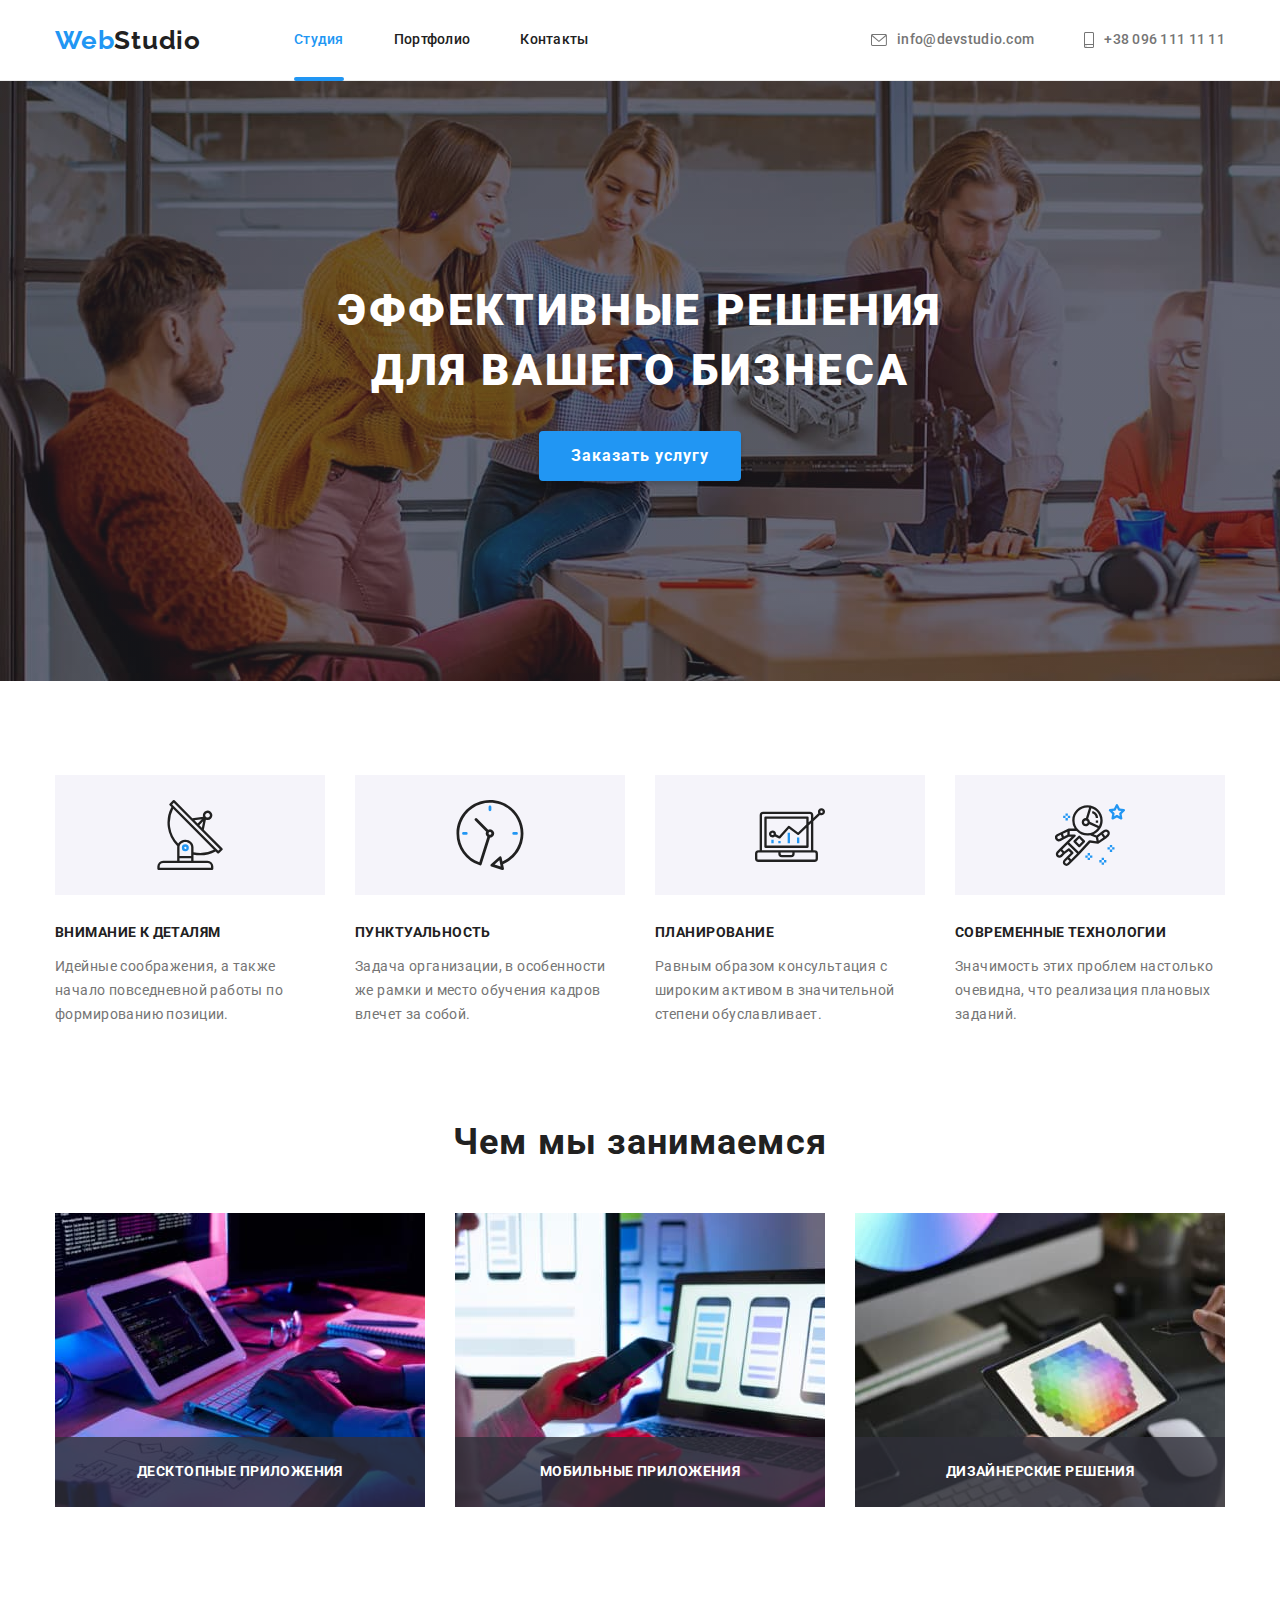
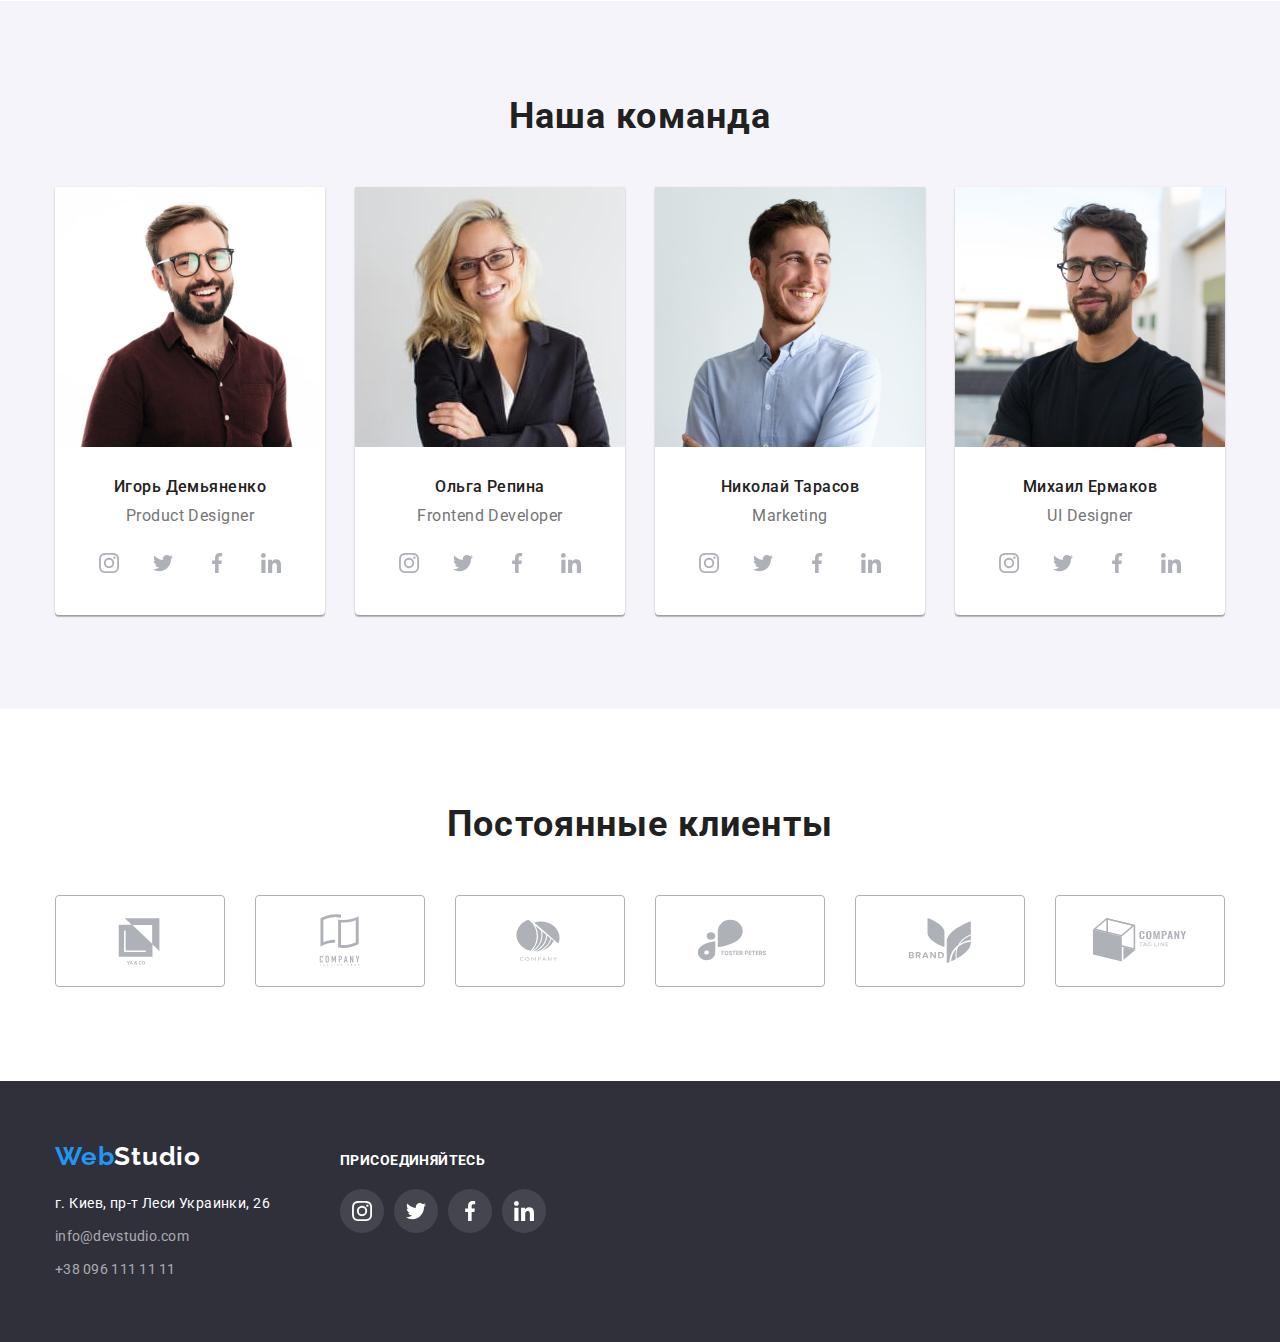
==== index.html @ 62263fe9 "створює модальне вікно" ====
<!DOCTYPE html>
<html lang="ru">
<head>
    <meta charset="UTF-8">
    <meta http-equiv="X-UA-Compatible" content="IE=edge">
    <meta name="viewport" content="width=device-width, initial-scale=1.0">
    <title>Студия</title>
    <link rel="preconnect" href="https://fonts.googleapis.com">
    <link rel="preconnect" href="https://fonts.gstatic.com" crossorigin>
    <link href="https://fonts.googleapis.com/css2?family=Raleway:wght@700&family=Roboto:wght@400;500;700;900&display=swap"
        rel="stylesheet">
    <link rel="stylesheet" href="https://cdnjs.cloudflare.com/ajax/libs/modern-normalize/1.1.0/modern-normalize.min.css">
    <link rel="stylesheet" href="./css/style.css">
</head>
<body>
 <header class="header-section">
     <div class="container header">
     <nav class="nav-flex">
     <a href="./index.html" class="logo"><span class="accent">Web</span>Studio</a>
     <ul class="site-nav">
         <li class="item"><a href="./index.html" class="link current">Студия</a></li>
         <li class="item"><a href="./portfolio.html" class="link">Портфолио</a></li>
         <li class="item"><a href="" class="link">Контакты</a></li>
     </ul>
     </nav>
     <ul class="contacts">
         <li class="item">
             <a href="mailto:info@devstudio.com" class="contacts-link"> 
                 <svg class="icon-mail" width="16px" height="12px" ><use href="./images/icons.svg#icon-envelope-logo"></use></svg>
                info@devstudio.com</a></li>
         <li class="item"><a href="tel:+380961111111" class="contacts-link">
            <svg class="icon-phone-number" width="10px" height="16px">
                <use href="./images/icons.svg#icon-smartphone-logo"></use>
            </svg>
            +38 096 111 11 11</a></li>
     </ul>
    </div>
 </header>
 <main>
     <section class="hero-section">
         <div class="container hero-content">
         <h1 class="hero-title">Эффективные решения <br>для вашего бизнеса</h1>
         <button type="button" class="hero-btn" data-modal-open >Заказать услугу</button>
        </div>
     </section>
     <section class="section">
         <ul class="features container">
             <li class="item">
                 <div class="features-icons-wrapper"><svg class="features-icon">
                    <use href="./images/icons.svg#antenna"></use>
                </svg></div>
              <h3 class="features-title">Внимание к деталям</h3>
              <p class="features-description">Идейные соображения, а также начало повседневной работы по формированию позиции.</p>
             </li>
             <li class="item">
                 <div class="features-icons-wrapper">
                <svg class="features-icon">
                    <use href="./images/icons.svg#clock"></use>
                </svg>
                </div>
              <h3 class="features-title">Пунктуальность</h3>
              <p class="features-description">Задача организации, в особенности же рамки и место обучения кадров влечет за собой.</p>
             </li>
             <li class="item">
                 <div class="features-icons-wrapper">
                    <svg class="features-icon">
                        <use href="./images/icons.svg#diagram"></use>
                    </svg>
                 </div>
              <h3 class="features-title">Планирование</h3>
              <p class="features-description">Равным образом консультация с широким активом в значительной степени обуславливает.</p>
             </li>
             <li class="item">
                 <div class="features-icons-wrapper">
                    <svg class="features-icon">
                        <use href="./images/icons.svg#astronaut"></use>
                    </svg>
                 </div>
              <h3 class="features-title">Современные технологии</h3>
              <p class="features-description">Значимость этих проблем настолько очевидна, что реализация плановых заданий.</p>
             </li>      
         </ul>
     </section>
     <section class="projects-section">
         <div class="container">
         <h2 class="projects-section-title">Чем мы занимаемся</h2>
         <ul class="projects-list">
             <li class="item">
               <img src="./images/img.jpg" alt="Ноутбук" width="370"> 
               <p class="projects-list-decription">Десктопные приложения</p>
             </li>
            <li class="item">
                <img src="./images/img2.jpg" alt="Смартфон" width="370">
                <p class="projects-list-decription">Мобильные приложения</p>
            </li>
            <li class="item">
                <img src="./images/img3.jpg" alt="Планшет" width="370">
                <p class="projects-list-decription">Дизайнерские решения</p>
            </li>
         </ul>
        </div>
     </section>
     <section class="section team">
         <div class="container">
         <h2 class="team-section-title">Наша команда</h2>
         <ul class="team-members">
             <li class="item">
                <img src="./images/img4.jpg" alt="Фотография Игоря Демьяненко" width="270"> 
                <div class="team-members-content">
                <h3 class="team-members-title">Игорь Демьяненко</h3>
                <p class="team-members-position">Product Designer</p>
                
                <ul class="socials">
                    <li class="point">
                     <a href="" class="link" aria-label="Instagram">
                      <svg class="socials-icon" width="20px" height="20px">
                          <use href="./images/icons.svg#instagram"></use>
                      </svg>
                      </a>
                    </li>
                    <li class="point">
                        <a href="" class="link" aria-label="Twitter">
                            <svg class="socials-icon" width="20px" height="20px">
                                <use href="./images/icons.svg#twitter"></use>
                            </svg>
                        </a>
                    </li>
                    <li class="point">
                        <a href="" class="link" aria-label="Facebook">
                            <svg class="socials-icon" width="20px" height="20px">
                                <use href="./images/icons.svg#facebook"></use>
                            </svg>
                        </a>
                    </li>
                    <li class="point">
                        <a href="" class="link" aria-label="Linkedin">
                            <svg class="socials-icon" width="20px" height="20px">
                                <use href="./images/icons.svg#linkedin"></use>
                            </svg>
                        </a>
                    </li>
                </ul>
                </div>
             </li>
            <li class="item">
                <img src="./images/img5.jpg" alt="Фотография Ольги Репиной" width="270">
                <div class="team-members-content">
                <h3 class="team-members-title">Ольга Репина</h3>
                <p class="team-members-position">Frontend Developer</p>
                <ul class="socials">
                    <li class="point">
                        <a href="" class="link" aria-label="Instagram">
                            <svg class="socials-icon" width="20px" height="20px">
                                <use href="./images/icons.svg#instagram"></use>
                            </svg>
                        </a>
                    </li>
                    <li class="point">
                        <a href="" class="link" aria-label="Twitter">
                            <svg class="socials-icon" width="20px" height="20px">
                                <use href="./images/icons.svg#twitter"></use>
                            </svg>
                        </a>
                    </li>
                    <li class="point">
                        <a href="" class="link" aria-label="Facebook">
                            <svg class="socials-icon" width="20px" height="20px">
                                <use href="./images/icons.svg#facebook"></use>
                            </svg>
                        </a>
                    </li>
                    <li class="point">
                        <a href="" class="link" aria-label="Linkedin">
                            <svg class="socials-icon" width="20px" height="20px">
                                <use href="./images/icons.svg#linkedin"></use>
                            </svg>
                        </a>
                    </li>
                </ul>
                </div>
            </li>
            <li class="item">
                <img src="./images/img6.jpg" alt="Фотография Николая Тарасова" width="270">
                <div class="team-members-content">
                <h3 class="team-members-title">Николай Тарасов</h3>
                <p class="team-members-position">Marketing</p>
                <ul class="socials">
                    <li class="point">
                        <a href="" class="link" aria-label="Instagram">
                            <svg class="socials-icon" width="20px" height="20px">
                                <use href="./images/icons.svg#instagram"></use>
                            </svg>
                        </a>
                    </li>
                    <li class="point">
                        <a href="" class="link" aria-label="Twitter">
                            <svg class="socials-icon" width="20px" height="20px">
                                <use href="./images/icons.svg#twitter"></use>
                            </svg>
                        </a>
                    </li>
                    <li class="point">
                        <a href="" class="link" aria-label="Facebook">
                            <svg class="socials-icon" width="20px" height="20px">
                                <use href="./images/icons.svg#facebook"></use>
                            </svg>
                        </a>
                    </li>
                    <li class="point">
                        <a href="" class="link" aria-label="Linkedin">
                            <svg class="socials-icon" width="20px" height="20px">
                                <use href="./images/icons.svg#linkedin"></use>
                            </svg>
                        </a>
                    </li>
                </ul>
                </div>
            </li>
            <li class="item">
                <img src="./images/img7.jpg" alt="Фотография Михаила Ермакова" width="270">
                <div class="team-members-content">
                <h3 class="team-members-title">Михаил Ермаков</h3>
                <p class="team-members-position">UI Designer</p>
                <ul class="socials">
                    <li class="point">
                        <a href="" class="link" aria-label="Instagram">
                            <svg class="socials-icon" width="20px" height="20px">
                                <use href="./images/icons.svg#instagram"></use>
                            </svg>
                        </a>
                    </li>
                    <li class="point">
                        <a href="" class="link" aria-label="Twitter">
                            <svg class="socials-icon" width="20px" height="20px">
                                <use href="./images/icons.svg#twitter"></use>
                            </svg>
                        </a>
                    </li>
                    <li class="point">
                        <a href="" class="link" aria-label="Facebook">
                            <svg class="socials-icon" width="20px" height="20px">
                                <use href="./images/icons.svg#facebook"></use>
                            </svg>
                        </a>
                    </li>
                    <li class="point">
                        <a href="" class="link" aria-label="Linkedin">
                            <svg class="socials-icon" width="20px" height="20px">
                                <use href="./images/icons.svg#linkedin"></use>
                            </svg>
                        </a>
                    </li>
                </ul>
                </div>
            </li>
         </ul>
        </div>
     </section>
     <section class="section">
         <div class="container">
        <h2 class="clients-section-title">Постоянные клиенты</h2>
            <ul class="clients-list">
                <li class="item"><a href="" class="link">
                    <svg class="clients-icon"><use href="./images/icons.svg#logo1"></use></svg>
                </a></li>
                <li class="item"><a href="" class="link">
                    <svg class="clients-icon"><use href="./images/icons.svg#logo2"></use></svg>
                </a></li>
                <li class="item"><a href="" class="link">
                    <svg class="clients-icon"><use href="./images/icons.svg#logo3"></use></svg>
                </a></li>
                <li class="item"><a href="" class="link">
                    <svg class="clients-icon"><use href="./images/icons.svg#logo4"></use></svg>
                </a></li>
                <li class="item"><a href="" class="link">
                    <svg class="clients-icon"><use href="./images/icons.svg#logo5"></use></svg>
                </a></li>
                <li class="item"><a href="" class="link">
                    <svg class="clients-icon"><use href="./images/icons.svg#logo6"></use></svg>
                </a></li>
            </ul>
        </div>
     </section>
 </main>

<footer class="footer-data">
    <div class="container footer-flex">
     <div class="footer-contacts-wrapper">
    <a href="./index.html" class="logo footer"><span class="accent footer">Web</span>Studio</a>
    <address>
        г. Киев, пр-т Леси Украинки, 26
    </address>
    <ul class="footer-contacts">
        <li><a href="mailto:info@devstudio.com" class="footer-contacts-point">info@devstudio.com</a></li>
        <li><a href="tel:+380961111111" class="footer-contacts-point">+38 096 111 11 11</a></li>
    </ul>
     </div>

    <div class="footer-socials-wrapper">
    <h2 class="footer-socials-title">присоединяйтесь</h2>
    <ul class="footer-socials">
        <li class="item"><a href="" class="link">
            <svg class="footer-socials-icon" width="20px" height="20px"><use href="./images/icons.svg#instagram"></use></svg>
        </a></li>
        <li class="item"><a href="" class="link">
            <svg class="footer-socials-icon" width="20px" height="20px"><use href="./images/icons.svg#twitter"></use></svg>
        </a></li>
        <li class="item"><a href="" class="link">
                <svg class="footer-socials-icon" width="20px" height="20px">
                    <use href="./images/icons.svg#facebook"></use>
                </svg>
            </a></li>
        <li class="item"><a href="" class="link">
            <svg class="footer-socials-icon" width="20px" height="20px"><use href="./images/icons.svg#linkedin"></use></svg>
        </a></li>
    </ul>
    </div>
    </div>
</footer>
<!-- Разметка модального окна -->
<div class="backdrop is-hidden" data-modal>
    <div class="modal">
    <button class="btn-modal-close" data-modal-close>
        <svg width="18px" height="18px">
            <use href="./images/icons.svg#icon-close-modal"></use>
        </svg>
    </button>
    </div>
</div>
<script src="./js/modal.js"></script>
</body>
</html>
---- css/style.css ----
/*цвет заголовков rgba(33, 33, 33, 1)*/
/*цвет текста основного контента rgba(117, 117, 117, 1)*/
/*акцент rgba(33, 150, 243, 1)*/
/*белый rgba(255, 255, 255, 1)*/
/*цвет фона в футере rgba(47, 48, 58, 1)*/

:root {
  --primary-text-color: rgba(117, 117, 117, 1);
  --title-text-color: rgba(33, 33, 33, 1);
  --accent-color: rgba(33, 150, 243, 1);
  --white: rgba(255, 255, 255, 1);
  --background-color: rgba(245, 244, 250, 1);
  --footer-bg-color: rgba(47, 48, 58, 1);
  --hover-btn-color: rgba(24, 140, 232, 1);
  --portfolio-card-margin: 30px;
  --fotter-contacts-color: rgba(255, 255, 255, 0.6);
  --hero-background-shadow: rgba(47, 48, 58, 0, 4);
  --icons-primary-color: rgba(175, 177, 184, 1);
  --transition-cubic: cubic-bezier(0.4, 0, 0.2, 1);
}
body {
  font-family: "Roboto", sans-serif;
  color: var(--primary-text-color);
}
li {
  list-style: none;
}

ul {
  padding: 0;
}
h1,
h2,
h3 {
  margin-top: 0;
}
p {
  margin-bottom: 0;
}
img {
  display: block;
}

/* ПАДДИНГИ В СЕКЦИЯХ */
.section {
  padding: 94px 0;
}
main > .projects-section {
  padding: 0 0 94px 0;
}
/* Контейнер */
.container {
  width: 1200px;
  margin: 0 auto;
  padding-left: 15px;
  padding-right: 15px;
}
/*Лого*/
a > .accent {
  color: var(--accent-color);
}
.logo {
  margin-right: 93px;

  color: var(--title-text-color);
  font-family: "Raleway", sans-serif;
  font-weight: 700;
  font-size: 26px;
  line-height: 1.19;
  letter-spacing: 0.03em;
  text-decoration: none;
}
/*Навигация + контакты*/
.site-nav {
  display: flex;
  margin-bottom: 0;
  margin-top: 0;
}
.contacts {
  display: flex;
  margin-left: auto;
  margin-bottom: 0;
  margin-top: 0;
}
.nav-flex {
  display: flex;
  align-items: center;
}
.header {
  display: flex;
  align-items: center;
}
.site-nav .item:not(:last-child),
.contacts .item:not(:last-child) {
  margin-right: 50px;
}

.site-nav .item {
  position: relative;
}

.site-nav .link {
  padding: 32px 0;
  display: block;

  color: var(--title-text-color);
  font-weight: 500;
  font-size: 14px;
  line-height: 1.14;
  letter-spacing: 0.02em;
  text-decoration: none;
  list-style: none;
  transition: color 250ms var(--transition-cubic);
}
.contacts-link {
  display: flex;
  align-items: center;
  padding: 32px 0;

  color: inherit;
  font-weight: 500;
  font-size: 14px;
  line-height: 1.14;
  letter-spacing: 0.02em;
  text-decoration: none;
  list-style: none;

  transition: color 250ms var(--transition-cubic);
}
.icon-mail,
.icon-phone-number {
  margin-right: 10px;
  fill: currentColor;
}
.site-nav .link.current,
.site-nav .link:hover,
.site-nav .link:focus,
.contacts-link:hover,
.contacts-link:focus,
.footer-contacts-point:hover,
.footer-contacts-point:focus {
  color: var(--accent-color);
}
.header-section {
  max-width: 1600px;
  margin-left: auto;
  margin-right: auto;

  border-bottom-width: 1px;
  border-bottom-style: solid;
  border-bottom-color: rgba(236, 236, 236, 1);
}
.current::after {
  content: "";

  position: absolute;
  bottom: -1px;

  display: block;
  width: 100%;
  height: 4px;

  background-color: var(--accent-color);
  border-radius: 2px;
}
/*Герой*/
.hero-content {
  text-align: center;
}
.hero-title {
  margin-top: 0;
  margin-bottom: 30px;

  color: var(--white);
  font-weight: 900;
  font-size: 44px;
  line-height: 1.36;
  text-align: center;
  letter-spacing: 0.06em;
  text-transform: uppercase;
}
.hero-btn {
  padding: 10px 32px;
  display: inline-block;

  background-color: var(--accent-color);
  box-shadow: 0px 4px 4px rgba(0, 0, 0, 0.15);
  border-radius: 4px;
  border: 0;

  color: var(--white);
  font-weight: 700;
  font-size: 16px;
  line-height: 1.88;
  letter-spacing: 0.06em;
  text-align: center;

  cursor: pointer;
  transition: background-color 250ms var(--transition-cubic);
}
.hero-btn:hover,
.hero-btn:focus {
  background-color: var(--hover-btn-color);
}
.hero-section {
  max-width: 1600px;
  height: 600px;
  margin-left: auto;
  margin-right: auto;
  padding-top: 200px;
  padding-bottom: 200px;

  background-color: var(--footer-bg-color);
  background-image: linear-gradient(
      rgba(47, 48, 58, 0.4) 100%,
      rgba(47, 48, 58, 1)
    ),
    url(../images/background.jpg);
}
/*Особенности*/

.features-icons-wrapper {
  width: 270px;
  height: 120px;
  margin-bottom: 30px;

  display: flex;
  justify-content: center;
  align-items: center;

  background-color: var(--background-color);
}
.features-icon {
  max-width: 70px;
  max-height: 70px;
}
.features.container {
  display: flex;
}
.features.container > .item {
  flex-basis: calc(100% / 4 - 30px);
  flex-grow: 1;
}
.features.container > .item:not(:last-child) {
  margin-right: 30px;
}

.features-title {
  color: var(--title-text-color);
  font-weight: 700;
  font-size: 14px;
  line-height: 1.14;
  letter-spacing: 0.03em;
  text-transform: uppercase;
}
.features-description {
  font-size: 14px;
  line-height: 1.71;
  letter-spacing: 0.03em;
}

/* Заголовки секций */
.projects-section-title,
.team-section-title,
.clients-section-title {
  margin-bottom: 50px;

  color: var(--title-text-color);
  font-weight: 700;
  font-size: 36px;
  line-height: 1.17;
  text-align: center;
  letter-spacing: 0.03em;
}
/*Чем мы занимаемся*/
.projects-list {
  display: flex;
  justify-content: space-between;
  margin: 0;
}
.projects-list .item {
  position: relative;
}
.projects-list-decription {
  position: absolute;
  bottom: 0;

  width: 370px;
  height: 70px;
  display: flex;
  align-items: center;
  justify-content: center;

  margin: 0;

  background-color: rgba(47, 48, 58, 0.8);

  font-weight: 700;
  font-size: 14px;
  line-height: 1.14;
  letter-spacing: 0.03em;
  text-transform: uppercase;

  color: var(--white);
}
/* Наша команда */
.team-members {
  display: flex;
  justify-content: space-between;
  margin: 0;
}
.team-members > .item {
  background: var(--white);
  box-shadow: 0px 1px 3px rgba(0, 0, 0, 0.12), 0px 1px 1px rgba(0, 0, 0, 0.14),
    0px 2px 1px rgba(0, 0, 0, 0.2);
  border-radius: 0px 0px 4px 4px;

  text-align: center;
}
.team-members-content {
  padding-top: 30px;
  padding-bottom: 30px;
}
.team-members-title {
  margin-bottom: 10px;

  font-weight: 500;
  font-size: 16px;
  line-height: 1.19;
  letter-spacing: 0.03em;
  color: var(--title-text-color);
}
.team-members-position {
  margin-top: 0px;
  margin-bottom: 16px;
  font-size: 16px;
  line-height: 1.19;
  letter-spacing: 0.03em;
}
.team.section {
  background-color: var(--background-color);
}
/* Наша команда + футер - иконки соцсетей */
.footer-socials,
.socials {
  margin-left: auto;
  margin-right: auto;

  display: flex;
  justify-content: center;
}
.footer-socials > .item:not(:last-child),
.socials > .point:not(:last-child) {
  margin-right: 10px;
}
.footer-socials .link,
.socials .link {
  padding: 12px;

  display: flex;
  align-items: center;

  border-radius: 50%;

  transition: background-color 250ms var(--transition-cubic);
}

.socials-icon {
  fill: var(--icons-primary-color);
  transition: fill 250ms var(--transition-cubic);
}
.socials .link:hover .socials-icon,
.socials .link:focus .socials-icon {
  fill: var(--white);
}
.footer-socials .link:hover,
.socials .link:hover,
.footer-socials .link:focus,
.socials .link:focus {
  background-color: var(--accent-color);
}

/* Секция наши клиенты */

.clients-list {
  margin: 0;
  padding: 0;

  display: flex;
  justify-content: space-between;
}
.clients-icon {
  max-width: 106px;
  max-height: 60px;

  fill: var(--icons-primary-color);
  transition: fill var(--transition-cubic) 250ms;
}
.clients-list .link:hover .clients-icon,
.clients-list .link:focus .clients-icon {
  fill: var(--accent-color);
}
.clients-list .item {
  width: 170px;
  height: 92px;
}
.clients-list .link {
  display: flex;
  width: inherit;
  height: inherit;

  justify-content: center;
  align-items: center;
  border: 1px solid var(--icons-primary-color);
  border-radius: 4px;

  transition: border var(--transition-cubic) 250ms;
}
.clients-list .link:hover,
.clients-list .link:focus {
  border: 1px solid var(--accent-color);
}

/* Фильтры в Портфолио */
.portfolio-section {
  padding-top: 94px;
  padding-bottom: 94px;
}
.portfolio-title {
  margin: 0px;
}
.filter-list {
  display: flex;
  justify-content: center;

  margin: 0;
  margin-bottom: 50px;
}
.filter-list .btn {
  padding: 6px 22px;
  background-color: var(--background-color);
  border-radius: 4px;
  border: 0;

  color: var(--title-text-color);
  font-family: "Roboto", sans-serif;
  font-weight: 500;
  font-size: 16px;
  line-height: 1.62;
  letter-spacing: 0.03em;

  cursor: pointer;
  transition: background-color 250ms var(--transition-cubic),
    color 250ms var(--transition-cubic),
    box-shadow 250ms var(--transition-cubic);
}
.filter-list > .item:not(:last-child) {
  margin-right: 8px;
}
.filter-list .btn:hover,
.filter-list .btn:focus {
  background-color: var(--accent-color);
  color: var(--white);
  box-shadow: 0px 3px 1px rgba(0, 0, 0, 0.1), 0px 1px 2px rgba(0, 0, 0, 0.08),
    0px 2px 2px rgba(0, 0, 0, 0.12);
}
/* Портфолио работы */
.portfolio-list {
  display: flex;
  flex-wrap: wrap;

  margin-left: calc(-1 * var(--portfolio-card-margin));
  margin-top: calc(-1 * var(--portfolio-card-margin));
  margin-bottom: 0;
}
.portfolio-list > .item {
  flex-basis: calc(100% / 3 - var(--portfolio-card-margin));
  margin-top: var(--portfolio-card-margin);
  margin-left: var(--portfolio-card-margin);
}
.portfolio-list-link {
  text-decoration: none;
  transition: box-shadow var(--transition-cubic) 250ms;
}
.portfolio-list-link:hover,
.portfolio-list-link:focus {
  display: block;
  width: 100%;
  height: 100%;
  box-shadow: 1px 4px 6px rgba(0, 0, 0, 0.16), 0 4px 4px rgba(0, 0, 0, 0.06),
    0 1px 1px rgba(0, 0, 0, 0.12);
}

.img {
  max-width: 100%;
}
.portfolio-list-title {
  margin-bottom: 4px;
  color: var(--title-text-color);
  font-weight: 700;
  font-size: 18px;
  line-height: 2;
  letter-spacing: 0.06em;
}

.portfolio-list-type {
  margin-top: 0;

  color: var(--primary-text-color);
  font-size: 16px;
  line-height: 1.88;
  letter-spacing: 0.03em;
}
.portfolio-list-content {
  padding: 20px 24px;
  border: 1px solid rgba(238, 238, 238, 1);
}
.portfolio-thumb {
  position: relative;
  overflow: hidden;
}
.card-text-overlay {
  position: absolute;
  bottom: 0;

  transform: translateY(101%);

  width: 100%;
  height: 100%;
  background-color: rgba(33, 150, 243, 0.9);

  transition: transform var(--transition-cubic) 250ms;
}
.portfolio-list-link:hover .card-text-overlay,
.portfolio-list-link:focus .card-text-overlay {
  position: absolute;

  transform: translateY(0);
  top: 0;
  z-index: 1;
}
.card-text {
  position: absolute;
  top: 0;

  padding: 63px 24px;

  margin: 0;
  width: 100%;
  height: 100%;

  font-size: 18px;
  line-height: 1.56;
  letter-spacing: 0.03em;
  color: var(--white);
  /* overflow: auto; */
}

/* ФУТЕР */
.logo.footer {
  color: var(--white);
  margin-right: 0px;
}
.accent.footer {
  color: var(--accent-color);
}
footer {
  background-color: var(--footer-bg-color);
}
address {
  margin-top: 20px;

  color: var(--white);
  font-style: normal;
  font-size: 14px;
  line-height: 1.71;
  letter-spacing: 0.03em;
}
.footer-contacts {
  margin: 0;
}
.footer-contacts-point {
  display: block;
  margin-top: 9px;

  font-weight: 400;
  font-size: 14px;
  line-height: 1.71;
  letter-spacing: 0.02em;
  text-decoration: none;
  list-style: none;
  color: var(--fotter-contacts-color);

  transition: color 250ms var(--transition-cubic);
}
.footer-data {
  padding-top: 60px;
  padding-bottom: 60px;
}
/* Иконки соц сетей в футере */
.footer-socials-title {
  margin-bottom: 20px;

  font-weight: 700;
  font-size: 14px;
  line-height: 1.14;
  letter-spacing: 0.03em;
  text-transform: uppercase;
  color: var(--white);
}

.footer-socials {
  margin: 0;
}
.footer-socials-icon {
  fill: var(--white);
}

.footer-socials .link {
  background-color: rgba(255, 255, 255, 0.1);
}
.footer-flex {
  display: flex;
  align-items: baseline;
}
.footer-contacts-wrapper {
  margin-right: 70px;
}
/* Оформление модального окна */
.backdrop {
  position: fixed;
  top: 0;
  left: 0;

  width: 100%;
  height: 100%;

  background-color: rgba(0, 0, 0, 0.2);

  transition: opacity 250ms var(--transition-cubic);
}
.backdrop.is-hidden {
  opacity: 0;
  pointer-events: none;
}
.modal {
  position: absolute;
  top: 50%;
  left: 50%;

  transform: translate(-50%, -50%) scale(1);

  width: 528px;
  height: 581px;

  background-color: var(--white);
  border-radius: 4px;
  box-shadow: 0px 1px 3px rgba(0, 0, 0, 0.12), 0px 1px 1px rgba(0, 0, 0, 0.14),
    0px 2px 1px rgba(0, 0, 0, 0.2);
  border-radius: 4px;

  transition: transform 250ms var(--transition-cubic);
}
.backdrop.is-hidden .modal {
  transform: scale(3);
}
.btn-modal-close {
  position: absolute;
  right: 8px;
  top: 8px;

  display: flex;
  align-items: center;
  justify-content: center;

  width: 30px;
  height: 30px;
  padding: 0;

  border: 1px solid rgba(0, 0, 0, 0.1);
  background-color: var(--white);
  border-radius: 50%;
  cursor: pointer;

  transition: border 250ms var(--transition-cubic);
}
.btn-modal-close:hover,
.btn-modal-close:focus {
  border: 1px solid rgba(33, 33, 33, 0.8);
}
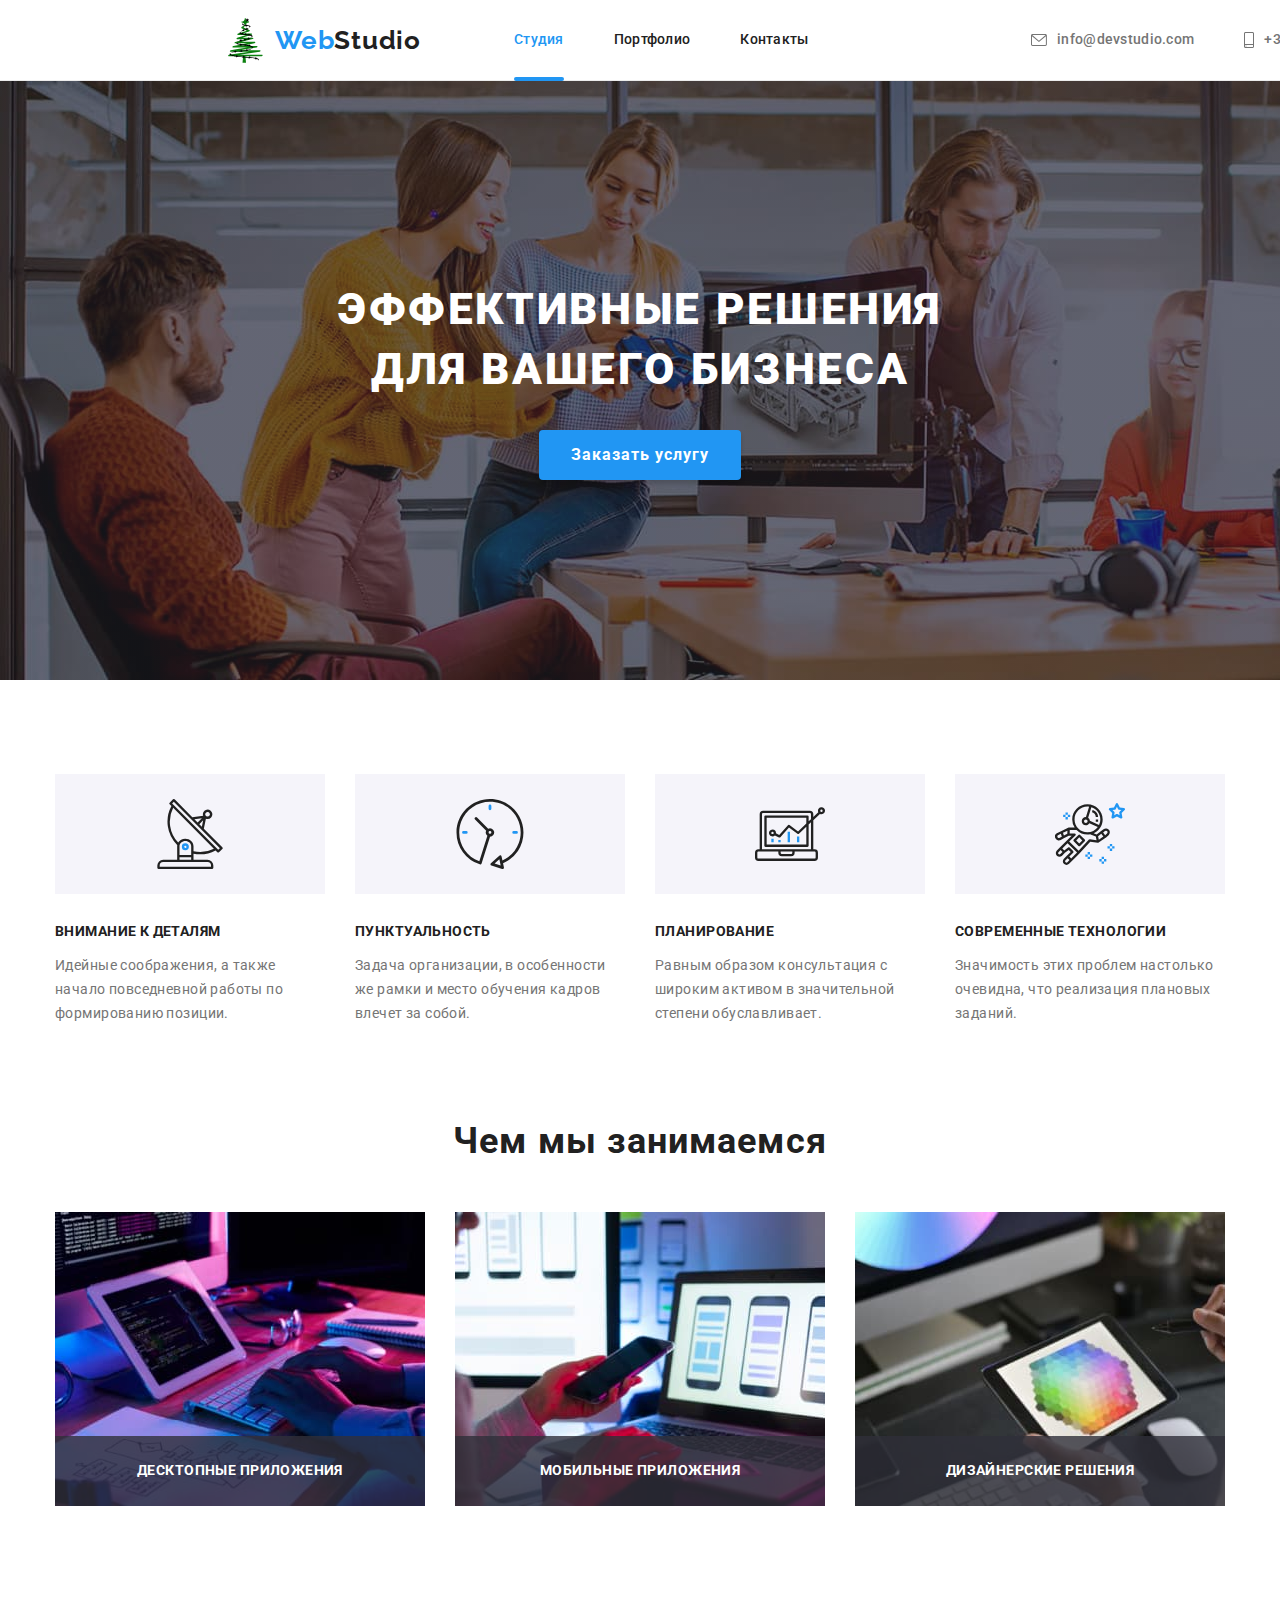
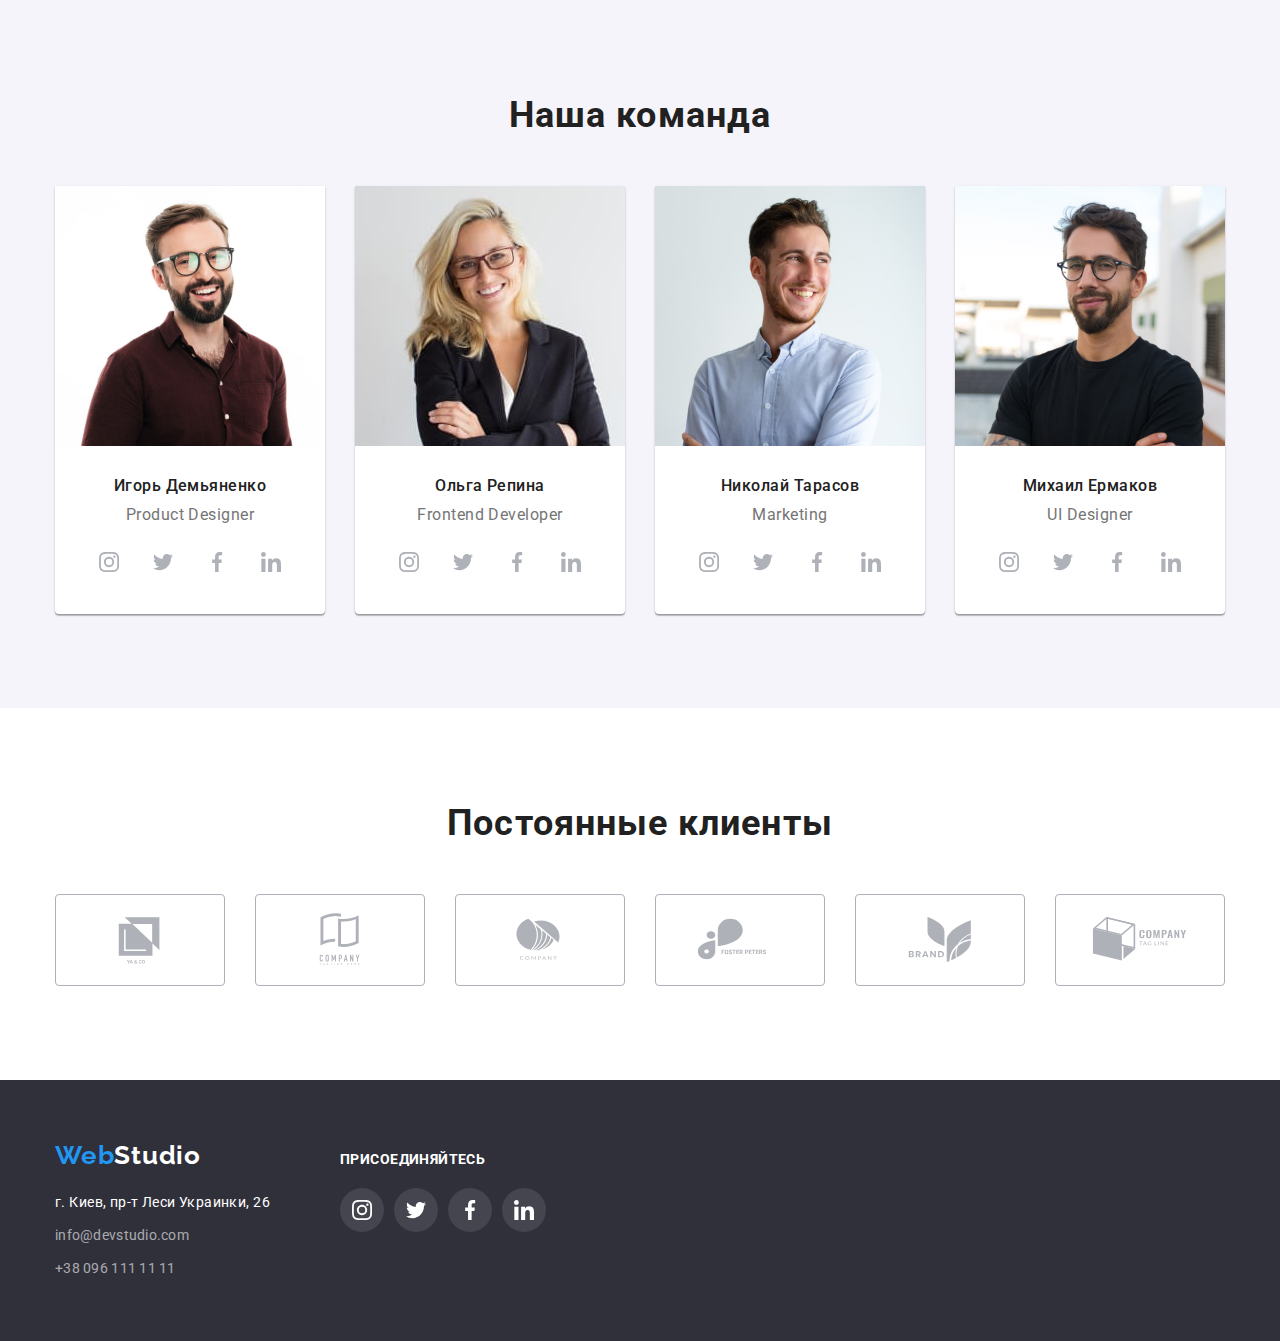
==== commit 538b9fdc: "додає ялиночку" ====
--- a/index.html
+++ b/index.html
@@ -16,6 +16,13 @@
  <header class="header-section">
      <div class="container header">
      <nav class="nav-flex">
+         <div class="icon-box">
+         <svg width="50px" height="50px" class="icon-decoration">
+             <use href="./images/icons.svg#icon-xmas-tree"></use></svg>
+         <svg width="50px" height="50px" class="icon-lights">
+             <use href="./images/icons.svg#icon-lights"></use>
+         </svg>
+        </div>
      <a href="./index.html" class="logo"><span class="accent">Web</span>Studio</a>
      <ul class="site-nav">
          <li class="item"><a href="./index.html" class="link current">Студия</a></li>
--- a/css/style.css
+++ b/css/style.css
@@ -21,6 +21,7 @@
 body {
   font-family: "Roboto", sans-serif;
   color: var(--primary-text-color);
+  padding-top: 80px;
 }
 li {
   list-style: none;
@@ -40,7 +41,6 @@
 img {
   display: block;
 }
-
 /* ПАДДИНГИ В СЕКЦИЯХ */
 .section {
   padding: 94px 0;
@@ -94,11 +94,9 @@
 .contacts .item:not(:last-child) {
   margin-right: 50px;
 }
-
 .site-nav .item {
   position: relative;
 }
-
 .site-nav .link {
   padding: 32px 0;
   display: block;
@@ -142,10 +140,16 @@
   color: var(--accent-color);
 }
 .header-section {
-  max-width: 1600px;
+  position: fixed;
+  top: 0;
+  left: 0;
+  z-index: 2;
+
+  width: 1600px;
   margin-left: auto;
   margin-right: auto;
 
+  background-color: var(--white);
   border-bottom-width: 1px;
   border-bottom-style: solid;
   border-bottom-color: rgba(236, 236, 236, 1);
@@ -163,6 +167,31 @@
   background-color: var(--accent-color);
   border-radius: 2px;
 }
+.icon-box {
+  position: relative;
+  width: 60px;
+  height: 60px;
+}
+.icon-decoration {
+  position: absolute;
+  top: 50%;
+  left: 50%;
+  transform: translate(-50%, -50%);
+  fill: rgb(12, 129, 16);
+}
+.icon-lights {
+  position: absolute;
+  top: 50%;
+  left: 50%;
+  transform: translate(-50%, -50%);
+
+  animation-name: fillChg;
+  animation-duration: 1500ms;
+  animation-iteration-count: infinite;
+  animation-direction: alternate;
+  animation-timing-function: linear;
+}
+
 /*Герой*/
 .hero-content {
   text-align: center;
@@ -218,7 +247,6 @@
     url(../images/background.jpg);
 }
 /*Особенности*/
-
 .features-icons-wrapper {
   width: 270px;
   height: 120px;
@@ -244,7 +272,6 @@
 .features.container > .item:not(:last-child) {
   margin-right: 30px;
 }
-
 .features-title {
   color: var(--title-text-color);
   font-weight: 700;
@@ -258,7 +285,6 @@
   line-height: 1.71;
   letter-spacing: 0.03em;
 }
-
 /* Заголовки секций */
 .projects-section-title,
 .team-section-title,
@@ -364,7 +390,6 @@
 
   transition: background-color 250ms var(--transition-cubic);
 }
-
 .socials-icon {
   fill: var(--icons-primary-color);
   transition: fill 250ms var(--transition-cubic);
@@ -379,9 +404,7 @@
 .socials .link:focus {
   background-color: var(--accent-color);
 }
-
 /* Секция наши клиенты */
-
 .clients-list {
   margin: 0;
   padding: 0;
@@ -490,7 +513,6 @@
   box-shadow: 1px 4px 6px rgba(0, 0, 0, 0.16), 0 4px 4px rgba(0, 0, 0, 0.06),
     0 1px 1px rgba(0, 0, 0, 0.12);
 }
-
 .img {
   max-width: 100%;
 }
@@ -502,7 +524,6 @@
   line-height: 2;
   letter-spacing: 0.06em;
 }
-
 .portfolio-list-type {
   margin-top: 0;
 
@@ -553,7 +574,7 @@
   line-height: 1.56;
   letter-spacing: 0.03em;
   color: var(--white);
-  /* overflow: auto; */
+  overflow: auto;
 }
 
 /* ФУТЕР */
@@ -634,6 +655,7 @@
 
   width: 100%;
   height: 100%;
+  z-index: 2;
 
   background-color: rgba(0, 0, 0, 0.2);
 
@@ -647,6 +669,7 @@
   position: absolute;
   top: 50%;
   left: 50%;
+  z-index: 3;
 
   transform: translate(-50%, -50%) scale(1);
 
@@ -688,3 +711,17 @@
 .btn-modal-close:focus {
   border: 1px solid rgba(33, 33, 33, 0.8);
 }
+@keyframes fillChg {
+  0% {
+    fill: rgb(224, 7, 159);
+  }
+  25% {
+    fill: rgb(48, 5, 240);
+  }
+  50% {
+    fill: rgb(240, 7, 7);
+  }
+  100% {
+    fill: rgb(250, 149, 17);
+  }
+}
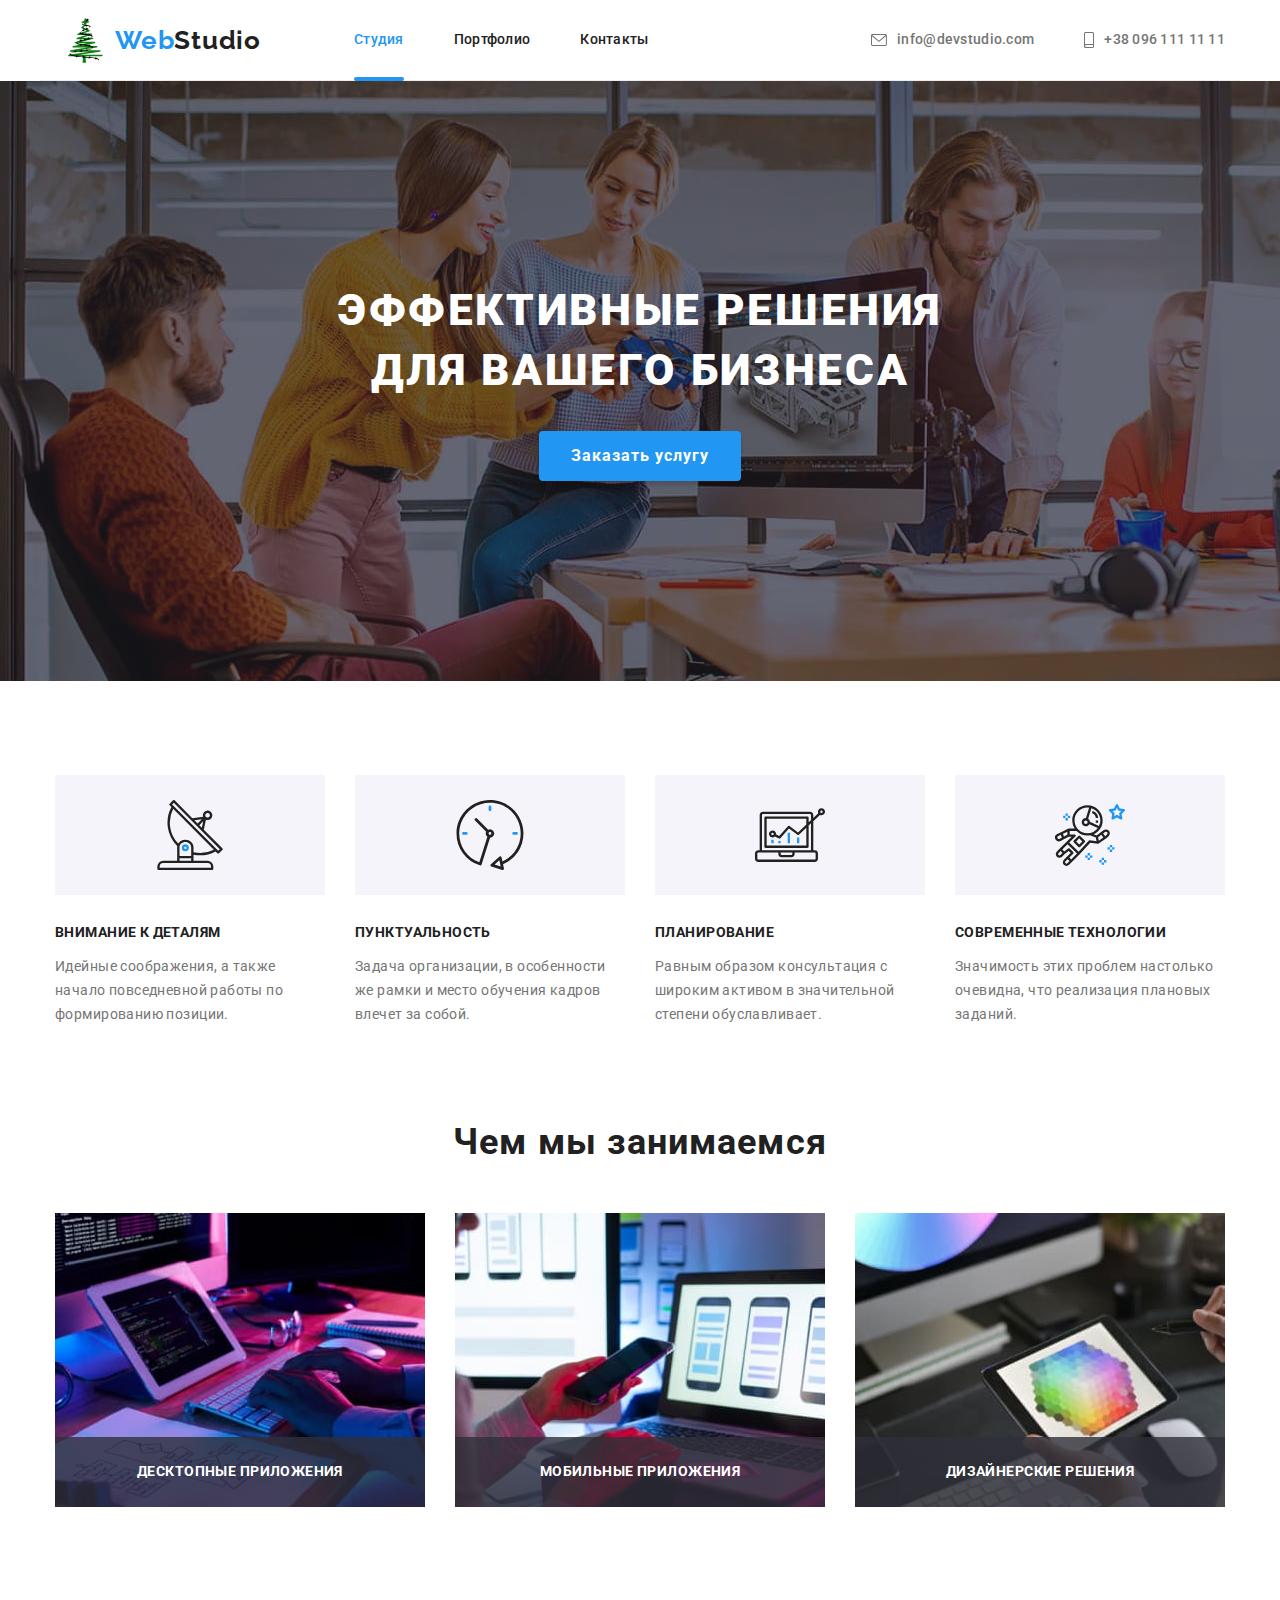
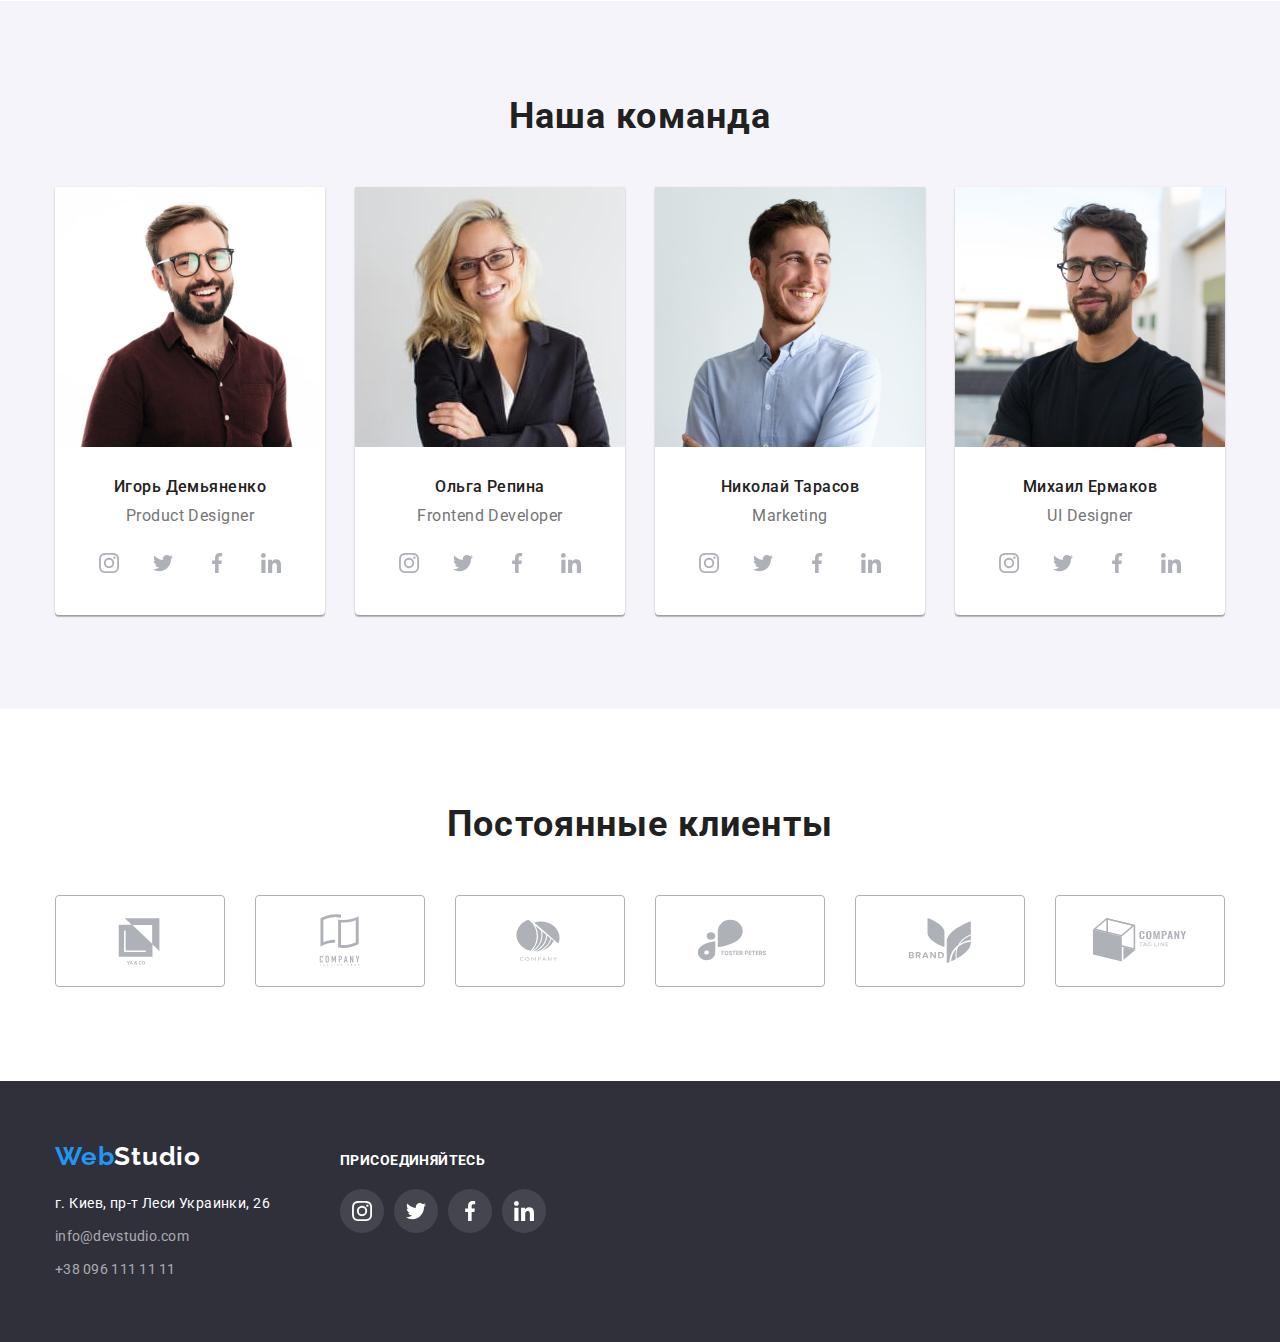
==== commit c0627b63: "відмінює закріплений хедер" ====
--- a/index.html
+++ b/index.html
@@ -16,13 +16,13 @@
  <header class="header-section">
      <div class="container header">
      <nav class="nav-flex">
-         <div class="icon-box">
+          <div class="icon-box">
          <svg width="50px" height="50px" class="icon-decoration">
              <use href="./images/icons.svg#icon-xmas-tree"></use></svg>
          <svg width="50px" height="50px" class="icon-lights">
              <use href="./images/icons.svg#icon-lights"></use>
          </svg>
-        </div>
+        </div> 
      <a href="./index.html" class="logo"><span class="accent">Web</span>Studio</a>
      <ul class="site-nav">
          <li class="item"><a href="./index.html" class="link current">Студия</a></li>
--- a/css/style.css
+++ b/css/style.css
@@ -21,7 +21,6 @@
 body {
   font-family: "Roboto", sans-serif;
   color: var(--primary-text-color);
-  padding-top: 80px;
 }
 li {
   list-style: none;
@@ -140,12 +139,10 @@
   color: var(--accent-color);
 }
 .header-section {
-  position: fixed;
   top: 0;
   left: 0;
-  z-index: 2;
-
-  width: 1600px;
+
+  width: 1200px;
   margin-left: auto;
   margin-right: auto;
 
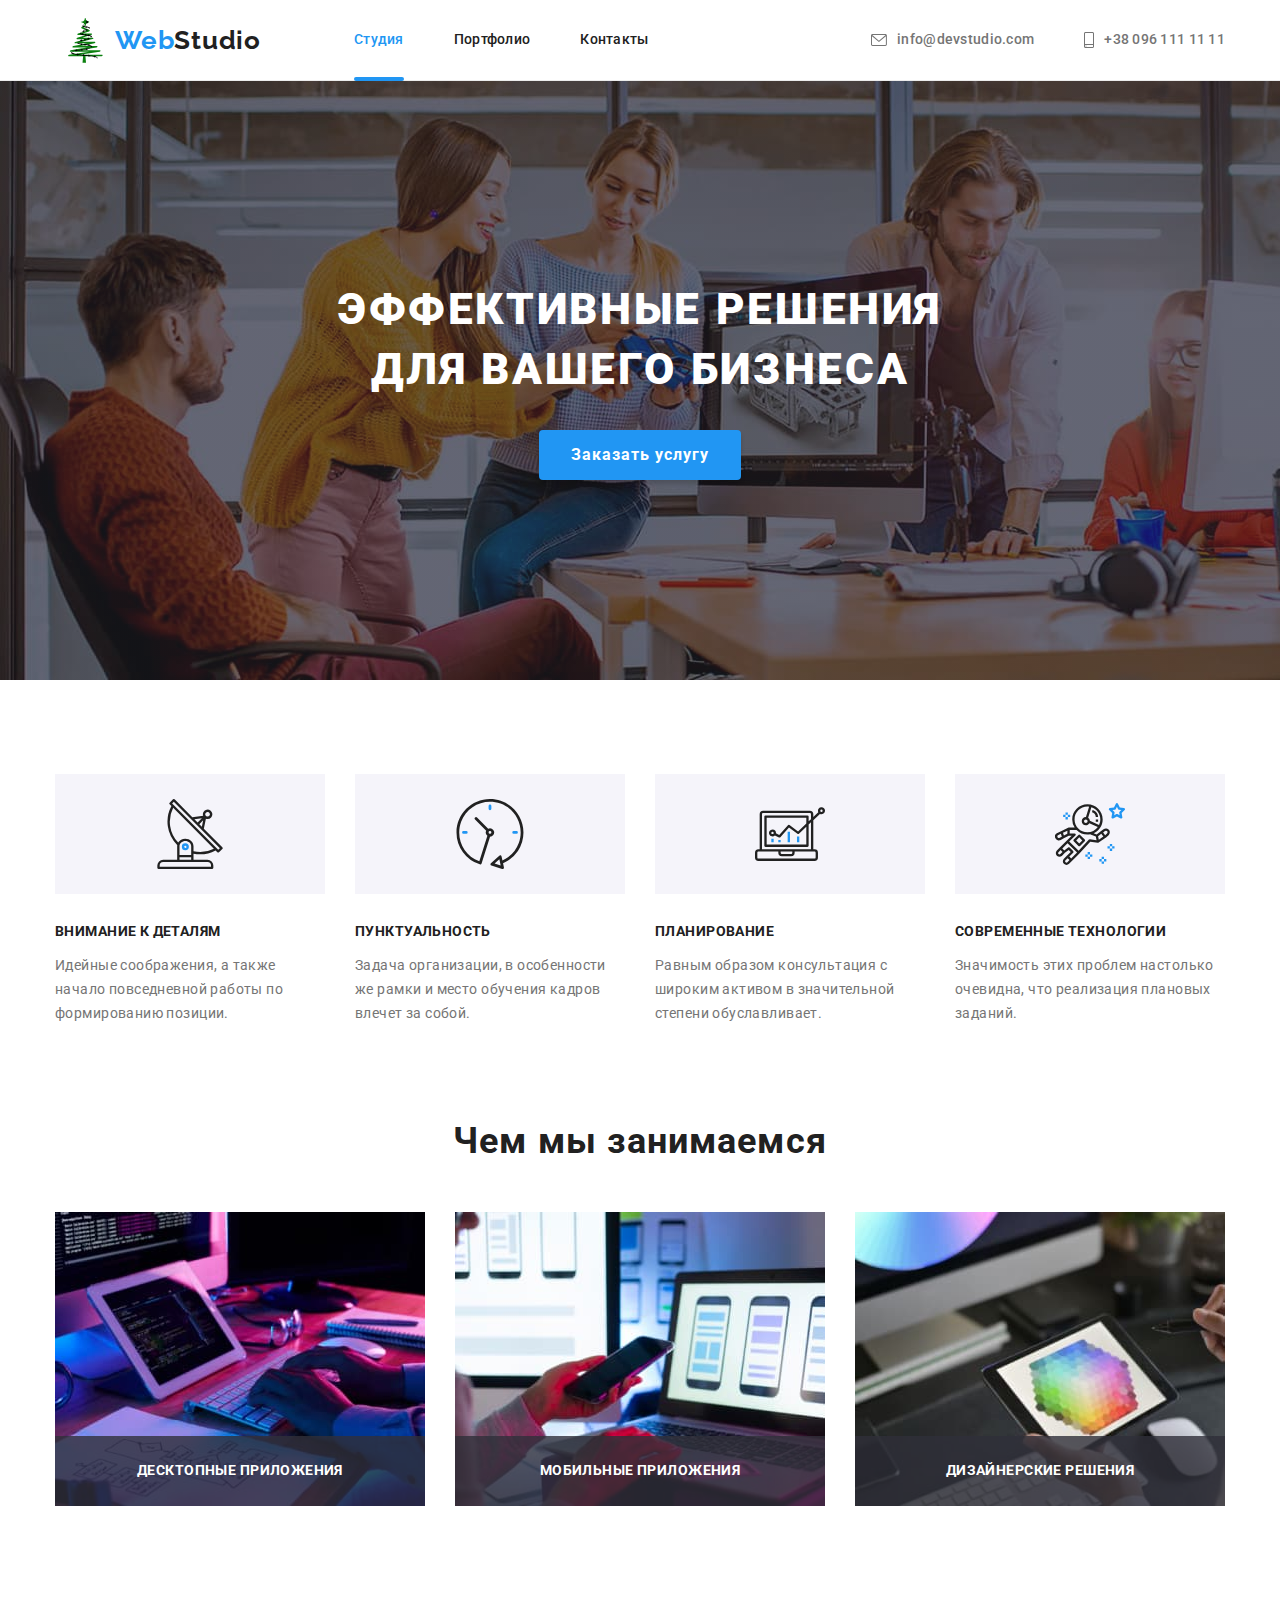
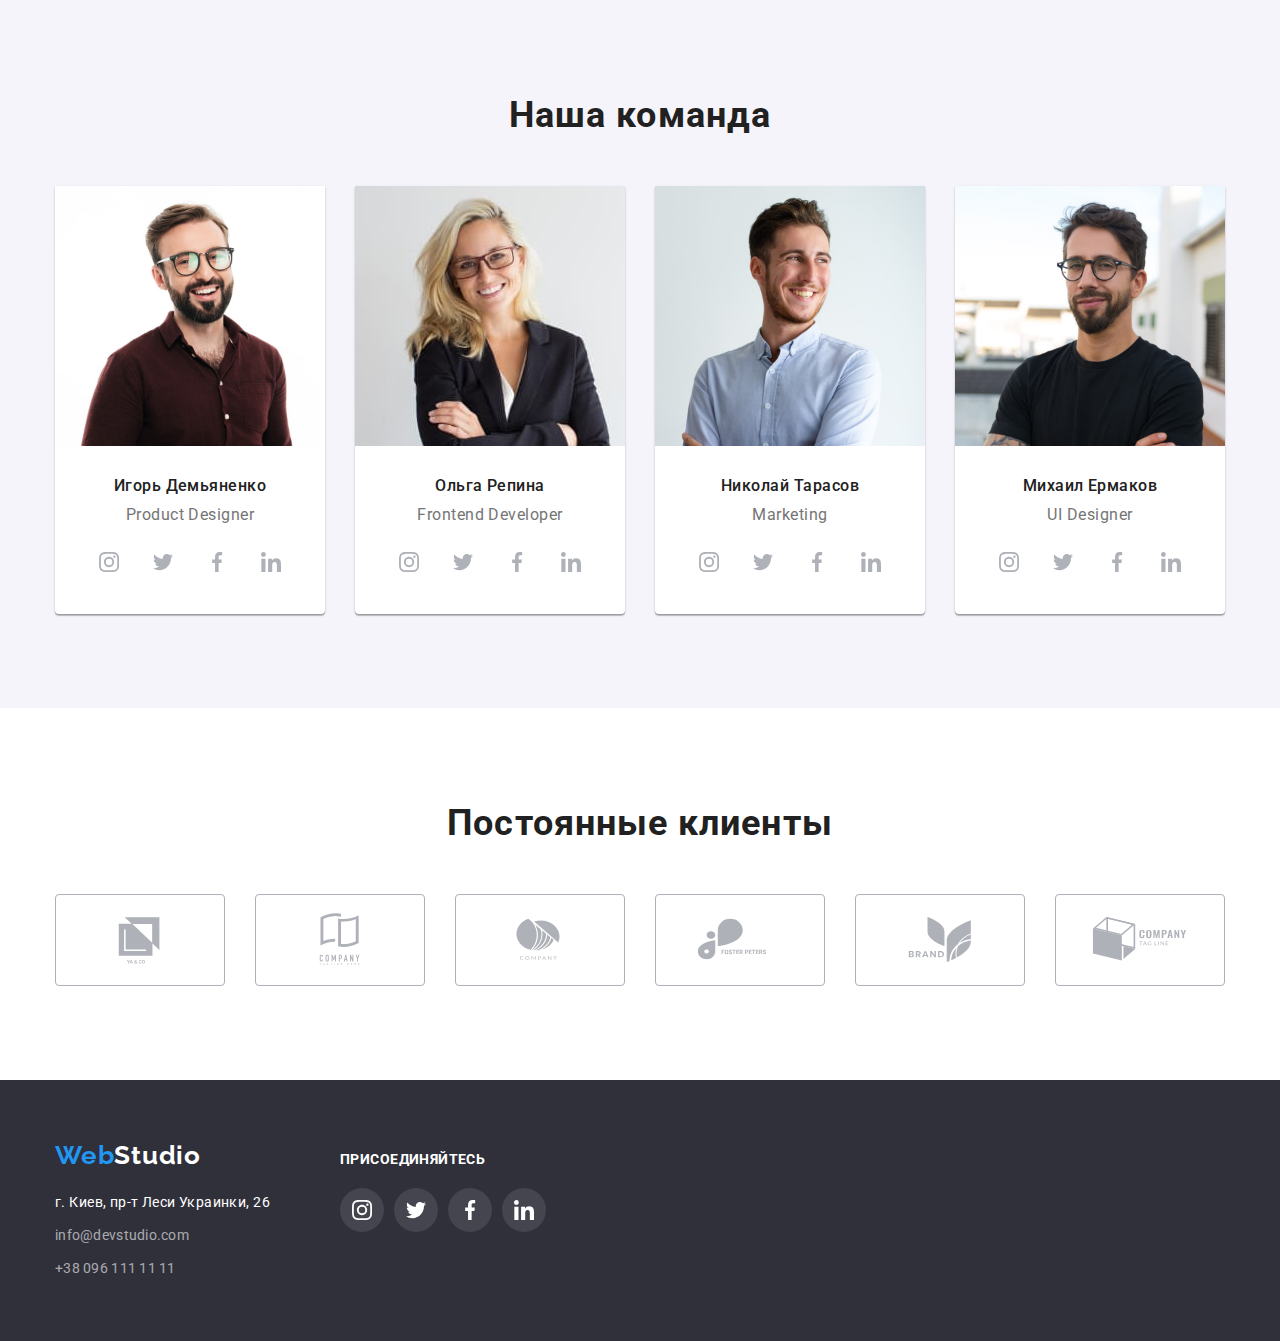
==== commit e6f9dcd6: "розмічає модалку" ====
--- a/index.html
+++ b/index.html
@@ -332,6 +332,20 @@
             <use href="./images/icons.svg#icon-close-modal"></use>
         </svg>
     </button>
+    <b class="modal-title">Оставьте свои данные, мы вам перезвоним</b>
+    <form class="modal-box">
+        <label class="modal-input-description" for="username">Имя</label>
+        <input class="modal-input" id="username" name="username" type="text">
+        <label class="modal-input-description" for="phone">Телефон</label>
+        <input class="modal-input" id="phone" name="phone" type="tel">
+        <label class="modal-input-description" for="email">Почта</label>
+        <input class="modal-input" id="email" name="email" type="email">
+        <label class="modal-input-description" for="comment">Комментарий</label>
+        <textarea class="modal-comment" id="comment" placeholder="Введите текст" name="comment"></textarea>
+        <label class="modal-checkbox-text" for="confirmation-conditions"></label>
+        <input class="confirmation-conditions-checkbox" type="checkbox" id="confirmation-conditions-checkbox" name="confirmation-conditions-checkbox">
+        <button type="button" class="modal-confirmation-btn">Отправить</button>
+    </form>
     </div>
 </div>
 <script src="./js/modal.js"></script>
--- a/css/style.css
+++ b/css/style.css
@@ -21,6 +21,7 @@
 body {
   font-family: "Roboto", sans-serif;
   color: var(--primary-text-color);
+  padding-top: 80px;
 }
 li {
   list-style: none;
@@ -139,10 +140,12 @@
   color: var(--accent-color);
 }
 .header-section {
+  position: fixed;
   top: 0;
   left: 0;
-
-  width: 1200px;
+  right: 0;
+  z-index: 3;
+
   margin-left: auto;
   margin-right: auto;
 
@@ -180,7 +183,7 @@
   position: absolute;
   top: 50%;
   left: 50%;
-  transform: translate(-50%, -50%);
+  transform: translate(-50%, -50%) scale(0.9);
 
   animation-name: fillChg;
   animation-duration: 1500ms;
@@ -571,7 +574,6 @@
   line-height: 1.56;
   letter-spacing: 0.03em;
   color: var(--white);
-  overflow: auto;
 }
 
 /* ФУТЕР */
@@ -652,7 +654,7 @@
 
   width: 100%;
   height: 100%;
-  z-index: 2;
+  z-index: 4;
 
   background-color: rgba(0, 0, 0, 0.2);
 
@@ -666,12 +668,13 @@
   position: absolute;
   top: 50%;
   left: 50%;
-  z-index: 3;
+  z-index: 5;
 
   transform: translate(-50%, -50%) scale(1);
 
   width: 528px;
   height: 581px;
+  padding: 40px;
 
   background-color: var(--white);
   border-radius: 4px;
@@ -684,6 +687,61 @@
 .backdrop.is-hidden .modal {
   transform: scale(3);
 }
+.modal-title {
+  display: block;
+  margin-bottom: 12px;
+
+  font-size: 20px;
+  line-height: 1.1;
+  text-align: center;
+  letter-spacing: 0.03em;
+  color: rgb(33, 33, 33);
+}
+.modal-input-description,
+.modal-input {
+  width: 100%;
+}
+.modal-input-description {
+  display: block;
+
+  font-size: 12px;
+  line-height: 1.1;
+  letter-spacing: 0.01em;
+  margin-bottom: 4px;
+}
+.modal-input {
+  padding: 12px;
+  margin-bottom: 10px;
+}
+.modal-comment {
+  display: block;
+  width: 100%;
+  min-height: 120px;
+  padding: 12px 16px;
+  margin-bottom: 20px;
+  resize: none;
+}
+.modal-confirmation-btn {
+  width: 200px;
+  height: 50px;
+  display: block;
+  margin-left: auto;
+  margin-right: auto;
+
+  font-weight: 700;
+  font-size: 16px;
+  line-height: 1.87;
+  letter-spacing: 0.06em;
+  color: var(--white);
+  background-color: var(--accent-color);
+
+  box-shadow: 0px 4px 4px rgba(0, 0, 0, 0.15);
+  border-radius: 4px;
+  cursor: pointer;
+}
+.confirmation-conditions-checkbox {
+  display: block;
+}
 .btn-modal-close {
   position: absolute;
   right: 8px;
@@ -708,6 +766,8 @@
 .btn-modal-close:focus {
   border: 1px solid rgba(33, 33, 33, 0.8);
 }
+
+/* Анимации */
 @keyframes fillChg {
   0% {
     fill: rgb(224, 7, 159);
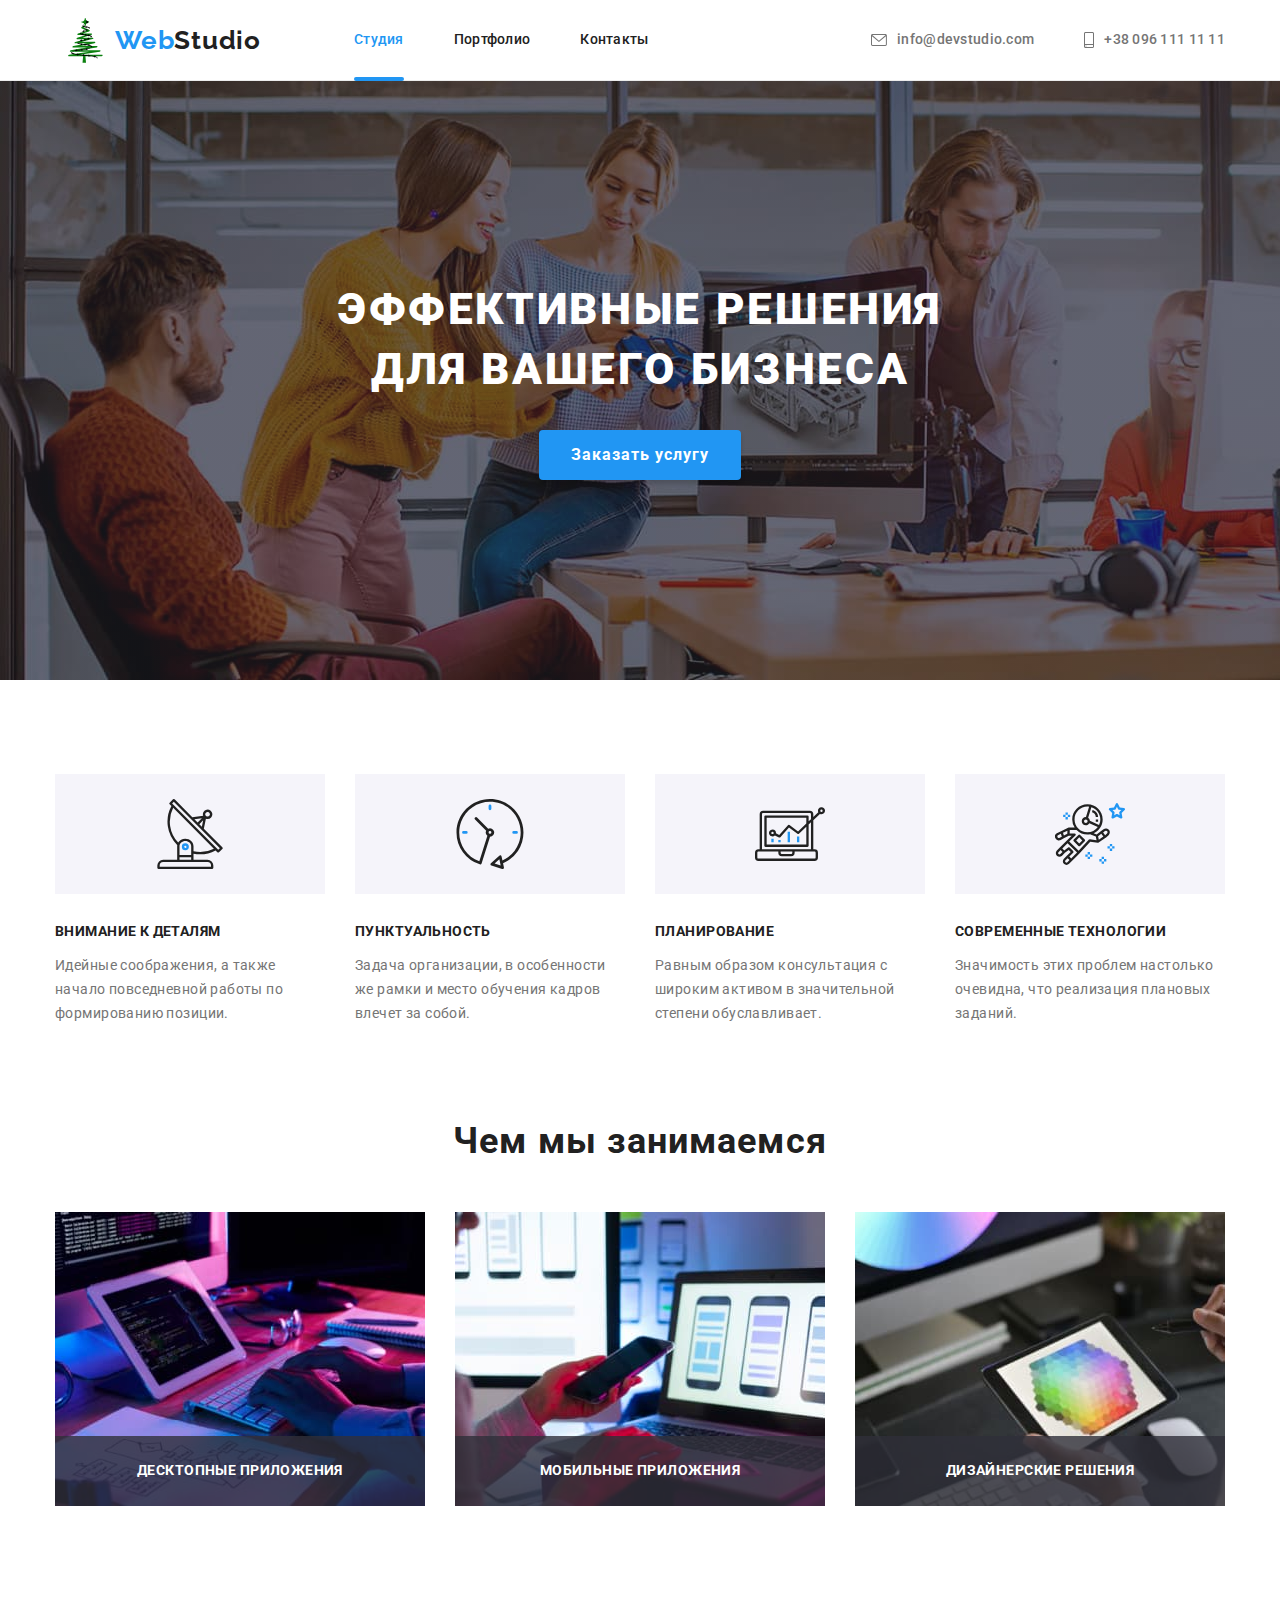
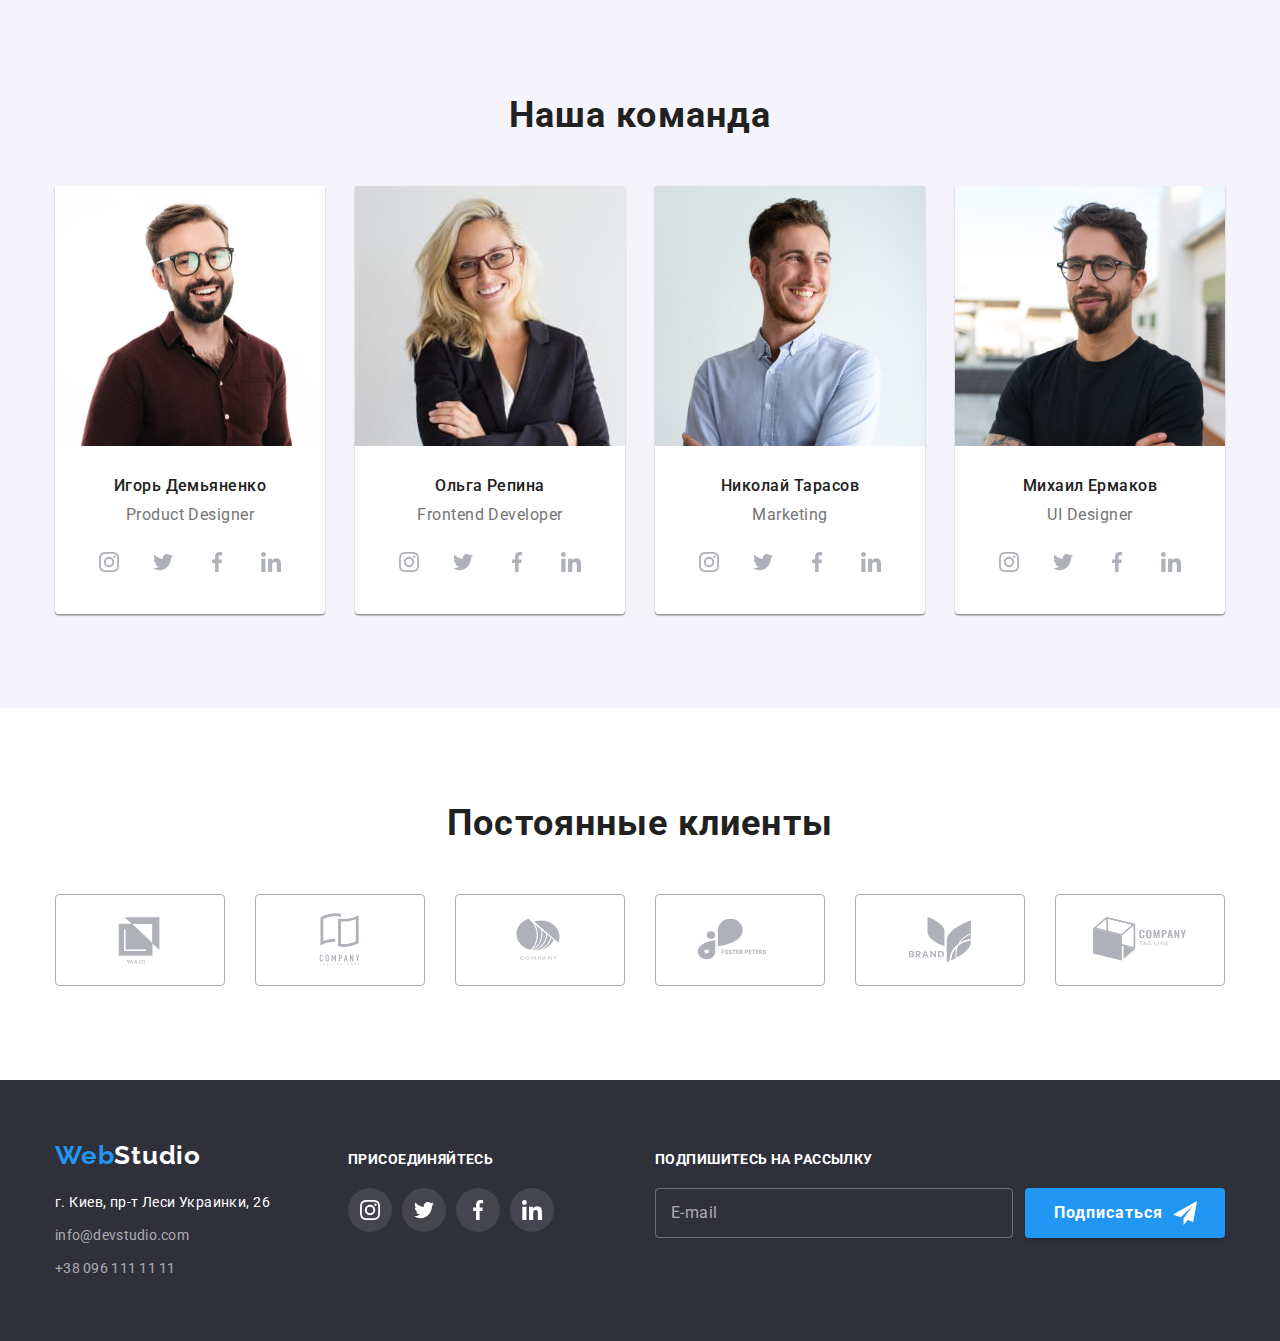
==== commit 09cabdb5: "додає форму на підписку у футері" ====
--- a/index.html
+++ b/index.html
@@ -322,6 +322,16 @@
         </a></li>
     </ul>
     </div>
+    <div class="form-subscription-box">
+       <b class="form-subscription-title">Подпишитесь на рассылку</b>
+       <form class="form-subscription">
+        <label class="form-subscription-label"><input type="email" class="form-subscription-email" name="subscription-email" placeholder="E-mail"></label>
+        <button type="submit" class="form-subscription-btn">Подписаться</button>
+        <svg width="24px" height="24px" class="subscription-btn-icon">
+            <use href="./images/icons.svg#icon-send"></use>
+        </svg>
+       </form>
+    </div>
     </div>
 </footer>
 <!-- Разметка модального окна -->
@@ -333,18 +343,50 @@
         </svg>
     </button>
     <b class="modal-title">Оставьте свои данные, мы вам перезвоним</b>
-    <form class="modal-box">
-        <label class="modal-input-description" for="username">Имя</label>
-        <input class="modal-input" id="username" name="username" type="text">
-        <label class="modal-input-description" for="phone">Телефон</label>
-        <input class="modal-input" id="phone" name="phone" type="tel">
-        <label class="modal-input-description" for="email">Почта</label>
-        <input class="modal-input" id="email" name="email" type="email">
-        <label class="modal-input-description" for="comment">Комментарий</label>
-        <textarea class="modal-comment" id="comment" placeholder="Введите текст" name="comment"></textarea>
-        <label class="modal-checkbox-text" for="confirmation-conditions"></label>
-        <input class="confirmation-conditions-checkbox" type="checkbox" id="confirmation-conditions-checkbox" name="confirmation-conditions-checkbox">
-        <button type="button" class="modal-confirmation-btn">Отправить</button>
+    <form class="form-box">
+       <div class="form-field-wrapper">
+            <label class="form-input-field" for="username">Имя</label>
+        <input class="form-input" id="username" name="username" type="text">
+        <svg class="form-icon" width="18px" height="18px">
+            <use href="./images/icons.svg#icon-person-black"></use>
+        </svg>
+        </div>
+
+        <div class="form-field-wrapper">
+        <label class="form-input-field" for="phone">Телефон</label>
+        <input class="form-input" id="phone" name="phone" type="tel">
+        <svg class="form-icon" width="18px" height="18px">
+            <use href="./images/icons.svg#icon-phone-black"></use>
+        </svg>
+        </div>
+
+        <div class="form-field-wrapper">
+        <label class="form-input-field" for="email">Почта</label>
+        <input class="form-input" id="email" name="email" type="email">
+        <svg class="form-icon" width="18px" height="18px">
+            <use href="./images/icons.svg#icon-email-black"></use>
+        </svg>
+        </div>
+
+        <div class="form-comment-wrapper">
+        <label class="form-input-field" for="comment">Комментарий</label>
+        <textarea class="form-comment" id="comment" placeholder="Введите текст" name="comment"></textarea>
+        </div>
+
+        <div class="form-checkbox-wrapper">
+          <label class="form-checkbox-text" for="confirmation-checkbox">Соглашаюсь с рассылкой и принимаю <a href=""
+          class="terms-link">Условия договора</a></label>
+        <input type="checkbox" class="confirmation-checkbox" id="confirmation-checkbox" name="confirmation-checkbox">
+        
+        <svg class="form-check-mark" width="16px" height="15px">
+            <use href="./images/icons.svg#icon-check"></use>
+        </svg>
+        <svg width="16px" height="15px" class="check-mark-wrapper">
+            <use href="./images/icons.svg#icon-vector"></use>
+        </svg>
+        </div>
+        
+        <button type="submit" class="modal-confirmation-btn">Отправить</button>
     </form>
     </div>
 </div>
--- a/css/style.css
+++ b/css/style.css
@@ -635,16 +635,80 @@
 .footer-socials-icon {
   fill: var(--white);
 }
-
 .footer-socials .link {
   background-color: rgba(255, 255, 255, 0.1);
 }
 .footer-flex {
   display: flex;
   align-items: baseline;
+  justify-content: space-between;
 }
 .footer-contacts-wrapper {
   margin-right: 70px;
+}
+.form-subscription-box {
+  margin-left: 93px;
+}
+.form-subscription {
+  position: relative;
+  display: flex;
+}
+.form-subscription-title {
+  display: block;
+  margin-bottom: 20px;
+
+  font-weight: 700;
+  font-size: 14px;
+  line-height: 1.1;
+  letter-spacing: 0.03em;
+  text-transform: uppercase;
+  color: var(--white);
+}
+.form-subscription-label {
+  display: block;
+  width: 358px;
+  height: 50px;
+  margin-right: 12px;
+}
+.form-subscription-email {
+  display: block;
+  width: inherit;
+  height: inherit;
+  padding: 15px;
+
+  border: 1px solid rgba(255, 255, 255, 0.3);
+  border-radius: 4px;
+  background-color: transparent;
+}
+.form-subscription-email::placeholder {
+  font-size: 16px;
+  line-height: 1.25;
+  letter-spacing: 0.03em;
+  color: rgba(255, 255, 255, 0.6);
+}
+.form-subscription-btn {
+  display: block;
+  width: 200px;
+  height: 50px;
+  padding: 10px 29px;
+
+  background: var(--accent-color);
+  box-shadow: 0px 4px 4px rgba(0, 0, 0, 0.15);
+  border-radius: 4px;
+  border: 0;
+
+  font-weight: 700;
+  font-size: 16px;
+  line-height: 1.87;
+  letter-spacing: 0.06em;
+  color: var(--white);
+  text-align: left;
+  cursor: pointer;
+}
+.subscription-btn-icon {
+  position: absolute;
+  right: 28px;
+  top: 13px;
 }
 /* Оформление модального окна */
 .backdrop {
@@ -697,11 +761,11 @@
   letter-spacing: 0.03em;
   color: rgb(33, 33, 33);
 }
-.modal-input-description,
-.modal-input {
+.form-input-field,
+.form-input {
   width: 100%;
 }
-.modal-input-description {
+.form-input-field {
   display: block;
 
   font-size: 12px;
@@ -709,17 +773,105 @@
   letter-spacing: 0.01em;
   margin-bottom: 4px;
 }
-.modal-input {
-  padding: 12px;
-  margin-bottom: 10px;
-}
-.modal-comment {
+.form-input {
+  display: block;
+  padding: 12px 12px 12px 42px;
+  height: 40px;
+  border-radius: 4px;
+  border: 1px solid rgba(33, 33, 33, 0.2);
+
+  transition: border 250ms var(--transition-cubic);
+}
+.form-comment {
   display: block;
   width: 100%;
   min-height: 120px;
   padding: 12px 16px;
-  margin-bottom: 20px;
   resize: none;
+
+  border-radius: 4px;
+  border: 1px solid rgba(63, 32, 32, 0.2);
+
+  transition: border 250ms var(--transition-cubic);
+}
+.form-comment::placeholder {
+  font-size: 14px;
+  line-height: 1.1;
+  letter-spacing: 0.01em;
+  color: rgba(117, 117, 117, 0.5);
+}
+.form-field-wrapper,
+.form-comment-wrapper {
+  position: relative;
+  padding: 0;
+  border-width: 0;
+}
+.form-field-wrapper {
+  margin: 0 0 10px 0;
+}
+.form-comment-wrapper {
+  margin: 0 0 20px 0;
+}
+.form-checkbox-wrapper {
+  position: relative;
+
+  display: flex;
+  flex-direction: row-reverse;
+  justify-content: center;
+  align-items: center;
+
+  margin: 0 0 30px 0;
+}
+.form-check-mark {
+  position: absolute;
+  top: -70%;
+  left: 10px;
+  opacity: 0;
+}
+.form-checkbox-text {
+  margin-left: 8px;
+
+  font-size: 14px;
+  line-height: 1.71;
+  letter-spacing: 0.03em;
+  color: var(--primary-text-color);
+}
+.terms-link {
+  color: var(--accent-color);
+}
+.confirmation-checkbox {
+  position: absolute;
+  top: 4px;
+  left: 12px;
+
+  width: 16px;
+  height: 15px;
+  -webkit-appearance: none;
+  -moz-appearance: none;
+  appearance: none;
+}
+.confirmation-checkbox:checked ~ .form-check-mark {
+  fill: var(--white);
+  top: 4px;
+  left: 12px;
+  background-color: var(--accent-color);
+  opacity: 1;
+}
+.form-icon {
+  position: absolute;
+  top: 38px;
+  left: 12px;
+  transform: translateY(-50%);
+
+  transition: fill 250ms var(--transition-cubic);
+}
+.form-field-wrapper:focus-within .form-icon {
+  fill: var(--accent-color);
+}
+.form-field-wrapper:focus-within .form-input,
+.form-comment-wrapper:focus-within .form-comment {
+  border: 1px solid var(--accent-color);
+  outline: none;
 }
 .modal-confirmation-btn {
   width: 200px;
@@ -738,9 +890,13 @@
   box-shadow: 0px 4px 4px rgba(0, 0, 0, 0.15);
   border-radius: 4px;
   cursor: pointer;
-}
-.confirmation-conditions-checkbox {
-  display: block;
+  border-width: 0;
+
+  transition: background-color 250ms var(--transition-cubic);
+}
+.modal-confirmation-btn:hover,
+.modal-confirmation-btn:focus {
+  background-color: var(--hover-btn-color);
 }
 .btn-modal-close {
   position: absolute;
@@ -764,7 +920,7 @@
 }
 .btn-modal-close:hover,
 .btn-modal-close:focus {
-  border: 1px solid rgba(33, 33, 33, 0.8);
+  fill: var(--accent-color);
 }
 
 /* Анимации */
